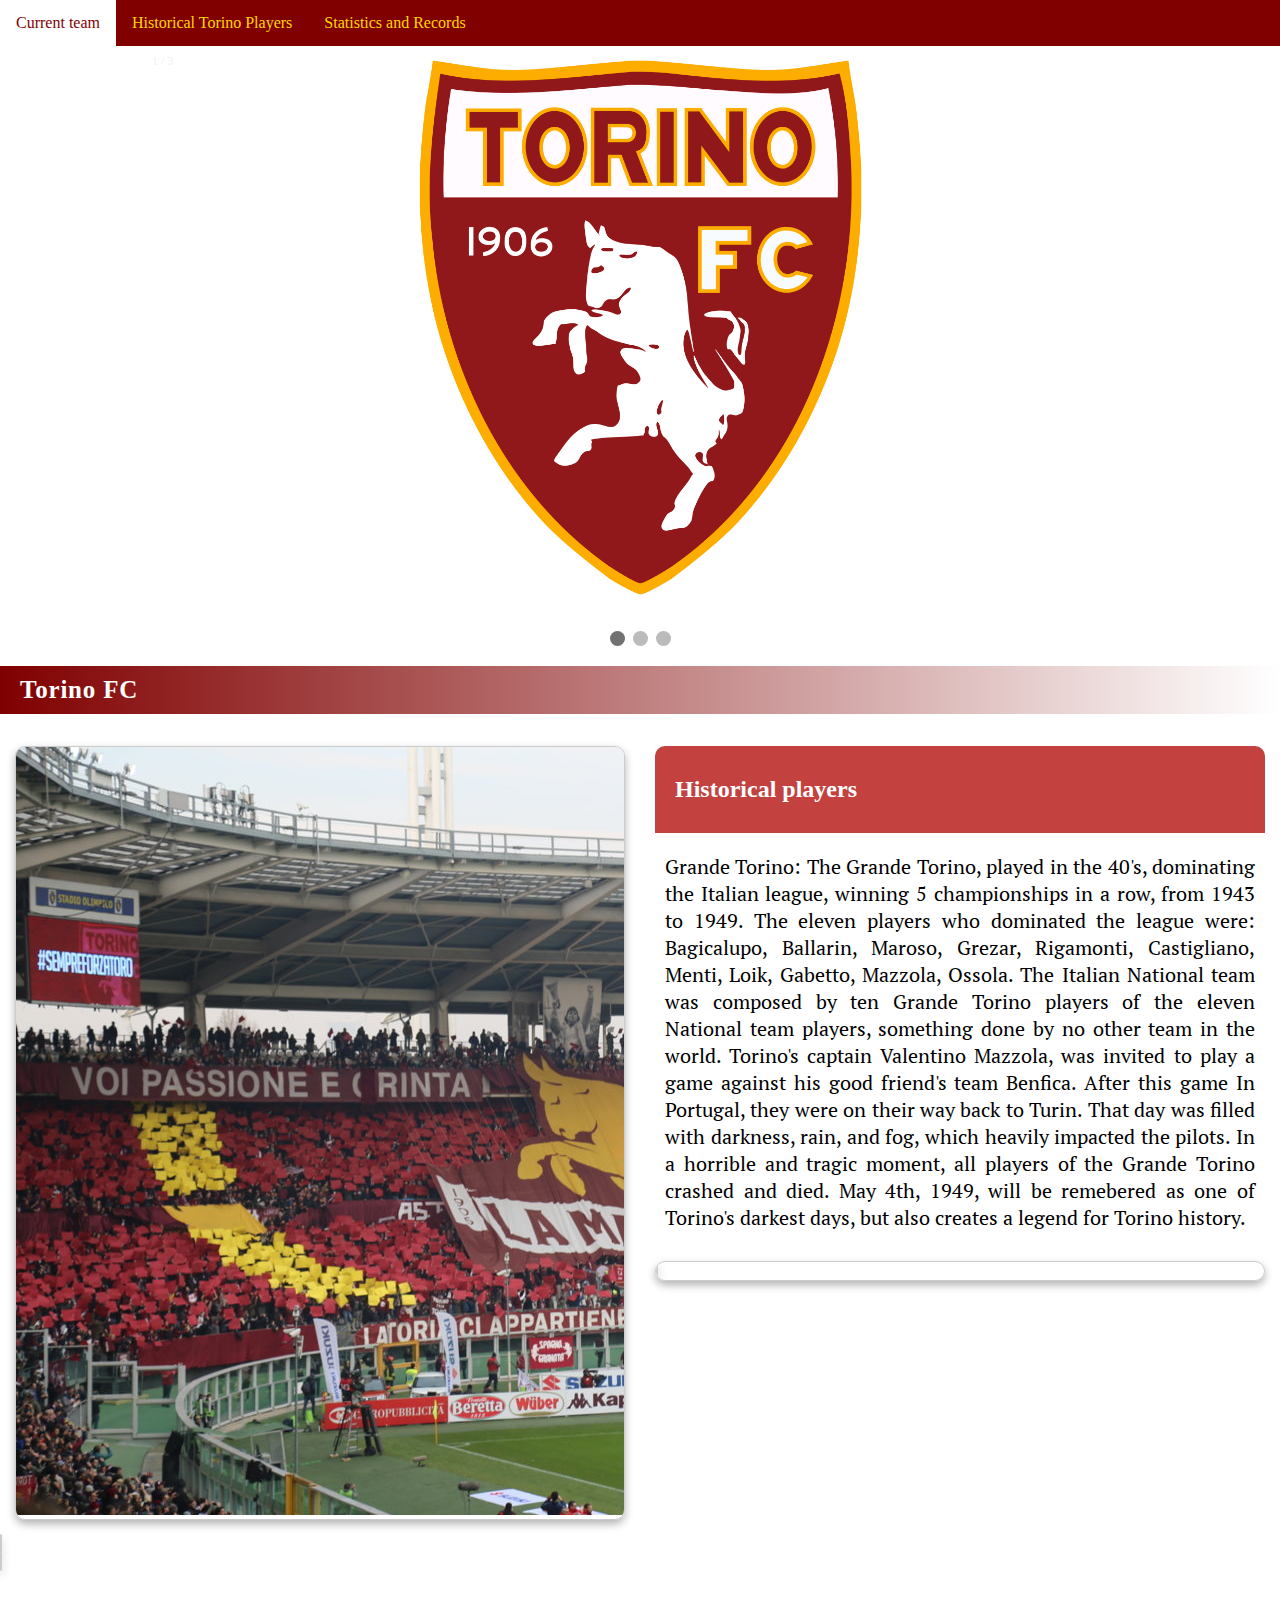
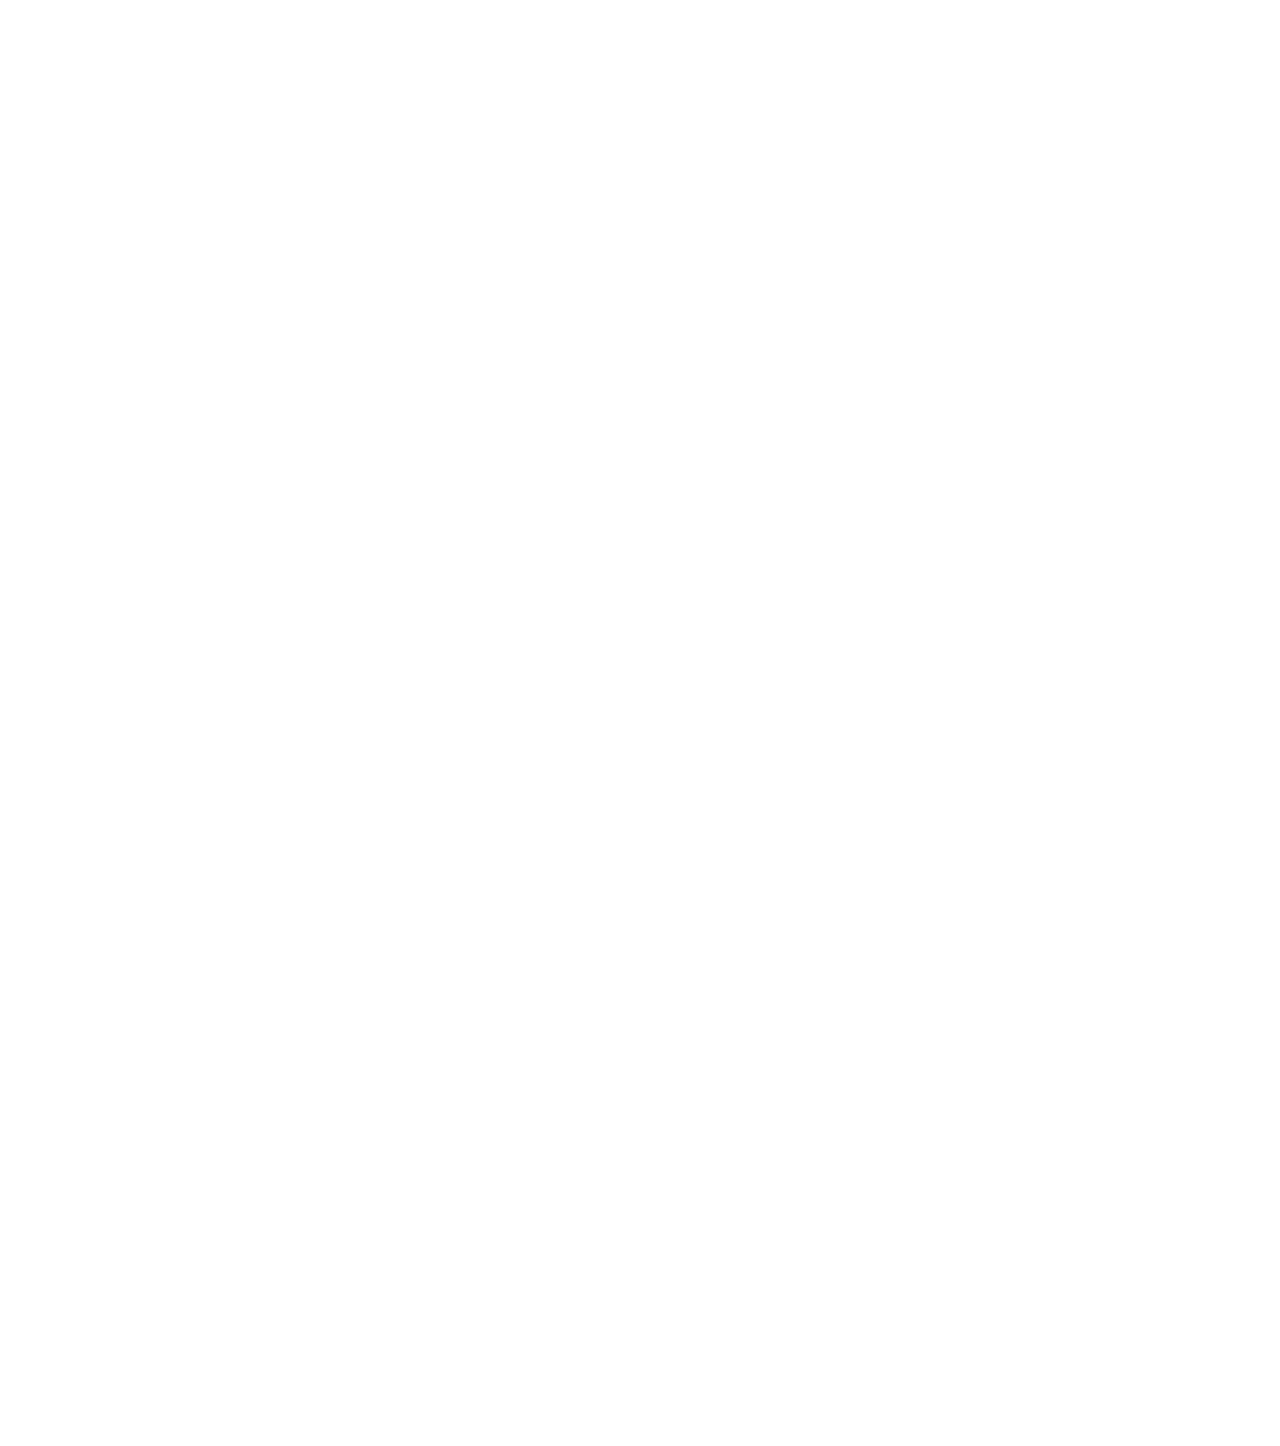
==== index.html @ 3bc4c9c0 "Initial commit" ====
<!DOCTYPE html>

<html lang="en">

    <!--stuff that computers read - css, scripts etc.-->
    <head>
        <!--title tag-->
        <title>Torino FC</title>
        <!--charachter encoding-->
        <meta charset="utf-8">
        <!--meta description-->
        <meta name="description" content="A responsive web page about Torino Foorball Club by Donovan Gaggiotti">
        <!--mobile-freidly viewport-->
        <meta name="viewport" content="width=device-width, initial-scale=1.0">
        <!--css-->
        <link rel="stylesheet" href="css/style.css" type="text/css">
        <link href="https://fonts.googleapis.com/css?family=PT+Serif&display=swap" rel="stylesheet">
        
        <!-- font awesome-->
        <link rel="stylesheet" href="https://use.fontawesome.com/releases/v5.12.1/css/all.css" integrity="sha384-v8BU367qNbs/aIZIxuivaU55N5GPF89WBerHoGA4QTcbUjYiLQtKdrfXnqAcXyTv" crossorigin="anonymous">
    </head>

    <!--layout and cotent - stuff the user sees -->
    <body>
        <!--nav-->
        <nav class="topnav">
            <ul>
                <li><a href="#Current Team">Current team</a></li>
                <li><a href="#Historical Torino Players">Historical Torino Players</a></li>
                <li><a href="#Statistics and Records">Statistics and Records</a></li>
            
            </ul>
        
        
        </nav>
    
        <header>
        
    <!-- Slideshow container -->
<div class="slideshow-container">

  <!-- Full-width images with number and caption text -->
  <div class="mySlides fade">
    <div class="numbertext">1 / 3</div>
    <img src="img/logo.png" style="width:100%">
    <div class="text"></div>
  </div>

  <div class="mySlides fade">
    <div class="numbertext">2 / 3</div>
    <img src="img/grande%20torino.jpg" style="width:100%">
  </div>

  <div class="mySlides fade">
    <div class="numbertext">3 / 3</div>
    <img src="img/Untitled.jpg" style="width:100%">
  </div>

  <!-- Next and previous buttons -->
  <a class="prev" onclick="plusSlides(-1)">&#10094;</a>
  <a class="next" onclick="plusSlides(1)">&#10095;</a>
</div>
<br>

<!-- The dots/circles -->
<div style="text-align:center">
  <span class="dot" onclick="currentSlide(1)"></span>
  <span class="dot" onclick="currentSlide(2)"></span>
  <span class="dot" onclick="currentSlide(3)"></span>
</div>
        
        </header>
        
<!-- Main conetnt -->
        <main>
        <section id="History">
            <h1 class="section-title">Torino FC</h1>
        
            <div class="row">
            
              <div class="col-6">
            
                <div class="card">
                    <img src="img/IMG_5062-FILEminimizer.jpg">
                    
                   
                    
                </div>
                
                
            </div> 
                
                <!-- New container -->
            
             <div class="col-6">
                 
                 <h2 class="card-title">
                    Historical players
                    </h2>    
                
                    <div class="container">
                        <p>Grande Torino: The Grande Torino, played in the 40's, dominating the Italian league, winning 5 championships in a row, from 1943 to 1949. The eleven players who dominated the league were: Bagicalupo, Ballarin, Maroso, Grezar, Rigamonti, Castigliano, Menti, Loik, Gabetto, Mazzola, Ossola. The Italian National team was composed by ten Grande Torino players of the eleven National team players, something done by no other team in the world. Torino's captain Valentino Mazzola, was invited to play a game against his good friend's team Benfica. After this game In Portugal, they were on their way back to Turin. That day was filled with darkness, rain, and fog, which heavily impacted the pilots. In a horrible and tragic moment, all players of the Grande Torino crashed and died. May 4th, 1949, will be remebered as one of Torino's darkest days, but also creates a legend for Torino history. </p>
                    </div>
                 <div class="card footer">
                        <span id="myBtn" class="right" style="color: #8B85c1; font-size: 40px;">
                     <i class="fas fa-plus"></i>
                     
                     </span>
                     
                     <i class="card footer">
                         <!-- Trigger/Open The Modal -->


<!-- The Modal -->
<div id="myModal" class="modal">

  <!-- Modal content -->
  <div class="modal-content">
      <h2 class="modal-title">Torino FC</h2>
      <span class="close">&times;</span>
      <div class="container">
    <p>Some text in the Modal..</p>
                         <style>.embed-container { position: relative; padding-bottom: 56.25%; height: 0; overflow: hidden; max-width: 100%; } .embed-container iframe, .embed-container object, .embed-container embed { position: absolute; top: 0; left: 0; width: 100%; height: 100%; }</style><div class='embed-container'><iframe src='https://www.youtube.com/embed/9bNsGzhkXOg' frameborder='0' allowfullscreen></iframe></div>
  </div>

                
                </div> 
            </div>
        
               
            
        
            
            
        </section>
        
        </main>
    <script src="js/slideshow.js"></script>
            <script src="js/modal.js">
            </script>
    </body>

</html>
---- css/style.css ----
body {
    margin: 0;
    height: 3000px;
}

nav {
    position: fixed;
    top: 0;
    left: 0;
    width: 100%;
    z-index: 1;
    
}

/*nav */
.topnav ul {
    margin: 0;
    padding: 0;
    list-style-type: none;
    background-color: maroon;
    overflow: hidden;
}

.topnav li {
    float: left;
}
/* chages nav, header and grid at 600px or less */
@media only screen and (max-width: 600px) {
    .topnav li {
        float: none;    
    
    }
    header {
        padding-top: 137px;
    }
    
    [class*="col-"]
}
  

.topnav li a {
    display: block;
    text-align: center;
    padding: 14px 16px;
    

    
}

.topnav li a:link {
    color: gold;
    text-decoration: none;
    background-color: maroon;
        
}

.topnav li a:visited {
    color: gold;
    text-decoration: none;
    background-color: maroon;
    
}

.topnav li a:hover {
    color: maroon;
    text-decoration: none;
    background-color: #fff;
    
}

.topnav li a:active {
    color: maroon;
    text-decoration: none;
    background-color: maroon;
    
}

header {
    
    margin-top: 46px;
}

/*slideshow styleing*/

* {box-sizing:border-box}

/* Slideshow container */
.slideshow-container {
  max-width: 1000px;
  position: relative;
  margin: auto;
}

/* Hide the images by default */
.mySlides {
  display: none;
}

/* Next & previous buttons */
.prev, .next {
  cursor: pointer;
  position: absolute;
  top: 50%;
  width: auto;
  margin-top: -22px;
  padding: 16px;
  color: white;
  font-weight: bold;
  font-size: 18px;
  transition: 0.6s ease;
  border-radius: 0 3px 3px 0;
  user-select: none;
}

/* Position the "next button" to the right */
.next {
  right: 0;
  border-radius: 3px 0 0 3px;
}

/* On hover, add a black background color with a little bit see-through */
.prev:hover, .next:hover {
  background-color: rgba(0,0,0,0.8);
}

/* Caption text */
.text {
  color: #000;
  font-size: 40px;
  padding: 8px 12px;
  position: absolute;
  bottom: 8px;
  width: 100%;
  text-align: center;
  font-family: 'PT Serif', serif;
}

/* Number text (1/3 etc) */
.numbertext {
  color: #f2f2f2;
  font-size: 12px;
  padding: 8px 12px;
  position: absolute;
  top: 0;
}

/* The dots/bullets/indicators */
.dot {
  cursor: pointer;
  height: 15px;
  width: 15px;
  margin: 0 2px;
  background-color: #bbb;
  border-radius: 50%;
  display: inline-block;
  transition: background-color 0.6s ease;
}

.active, .dot:hover {
  background-color: #717171;
}

/* Fading animation */
.fade {
  -webkit-animation-name: fade;
  -webkit-animation-duration: 1.5s;
  animation-name: fade;
  animation-duration: 1.5s;
}

@-webkit-keyframes fade {
  from {opacity: .4}
  to {opacity: 1}
}

@keyframes fade {
  from {opacity: .4}
  to {opacity: 1}
}

/* responsive Grid */
/* Define coulmn widths */
.col-1 {width: 8.33%;}
.col-2 {width: 16.66%;}
.col-3 {width: 25%;}
.col-4 {width: 33.33%;}
.col-5 {width: 41.66%;}
.col-6 {width: 50%;}
.col-7 {width: 58.33%;}
.col-8 {width: 66.66%;}
.col-9 {width: 75%;}
.col-10 {width: 83.33%;}
.col-11 {width: 91.66%;}
.col-12 {width: 100%;}

/* Make coulmns float left, add padding and border - make sure you remove border when ready */
[class*="col-"] {
  float: left;
  padding: 15px;
}

/*The columns inside a row are all floating to the left, and are therefore taken out of the flow of the page, and other elements will be placed as if the columns do not exist. To prevent this, we will add a style that clears the flow */

.row::after {
  content: "";
  clear: both;
  display: table;
}

@media only screen and (max-width: 600px) {
    [class*="col-"] {
    width: 100%;   
    }
    
}

/* Section styling */
/* section title */

.section-title {
    background-image: linear-gradient(to right,maroon,#fff);
    color: #fff;
    padding: 10px 20px;
    letter-spacing: .8px;
    font-size: 25px;
    
}

.card {
    
    width: 100%;
    height: auto;
    border: 1px solid #ccc;
    border-radius: 10px;
    box-shadow: 0 4px 8px 0 rgba(0, 0, 0, 0.3);
    transition: 0.75s;
    overflow: hidden;
    
}

.card: hover {
    box-shadow: 0 4px 8px 0 rgba(0, 0, 0, 0.3);
}

.card-title {
    background-color: #C3423F;
    margin: 0;
    padding: 30px 20px;
    border-radius: 10px 10px 0 0;
    color: #fff;
    
}

.container p {
    font-family: 'PT Serif', serif;
    font-size: 20px;
    text-align: justify;
    padding: 0 10px 10px 10px;
    
    
}

.card-footer {
    padding: 20px 40px;
    border-top: 1px solid #ccc;
    margin: 0;
    
    
    
}

/* The Modal (background) */
.modal {
  display: none; /* Hidden by default */
  position: fixed; /* Stay in place */
  z-index: 1; /* Sit on top */
  left: 0;
  top: 0;
  width: 100%; /* Full width */
  height: 100%; /* Full height */
  overflow: auto; /* Enable scroll if needed */
  background-color: rgb(0,0,0); /* Fallback color */
  background-color: rgba(0,0,0,0.4); /* Black w/ opacity */
}

/* Modal Content/Box */
.modal-content {
position: relative;
  background-color: #fefefe;
  margin: 15% auto; /* 15% from the top and centered */
  padding: 20px;
  border: 1px solid #888;
  width: 80%; /* Could be more or less, depending on screen size */
  font-family: 'PT Serif', serif;
  font-size: 20px;
  text-align: justify;
}

/* The Close Button */
.close {
  color: #aaa;
  position: absolute;
  top: 0;
  right: 0;
  font-size: 28px;
  font-weight: bold;
}

.close:hover,
.close:focus {
  color: black;
  text-decoration: none;
  cursor: pointer;
}

/* helpers */
.right {float: right}
.left  {float: left}


.embed-container {
    position: relative;
    padding-bottom: 56.25%;
    height: 0; 
    overflow: hidden; 
    max-width: 100%; 
} 

.embed-container iframe, .embed-container object, .embed-container embed {
    position: absolute; 
    top: 0; 
    left: 0; 
    width: 100%; 
    height: 100%; 
}
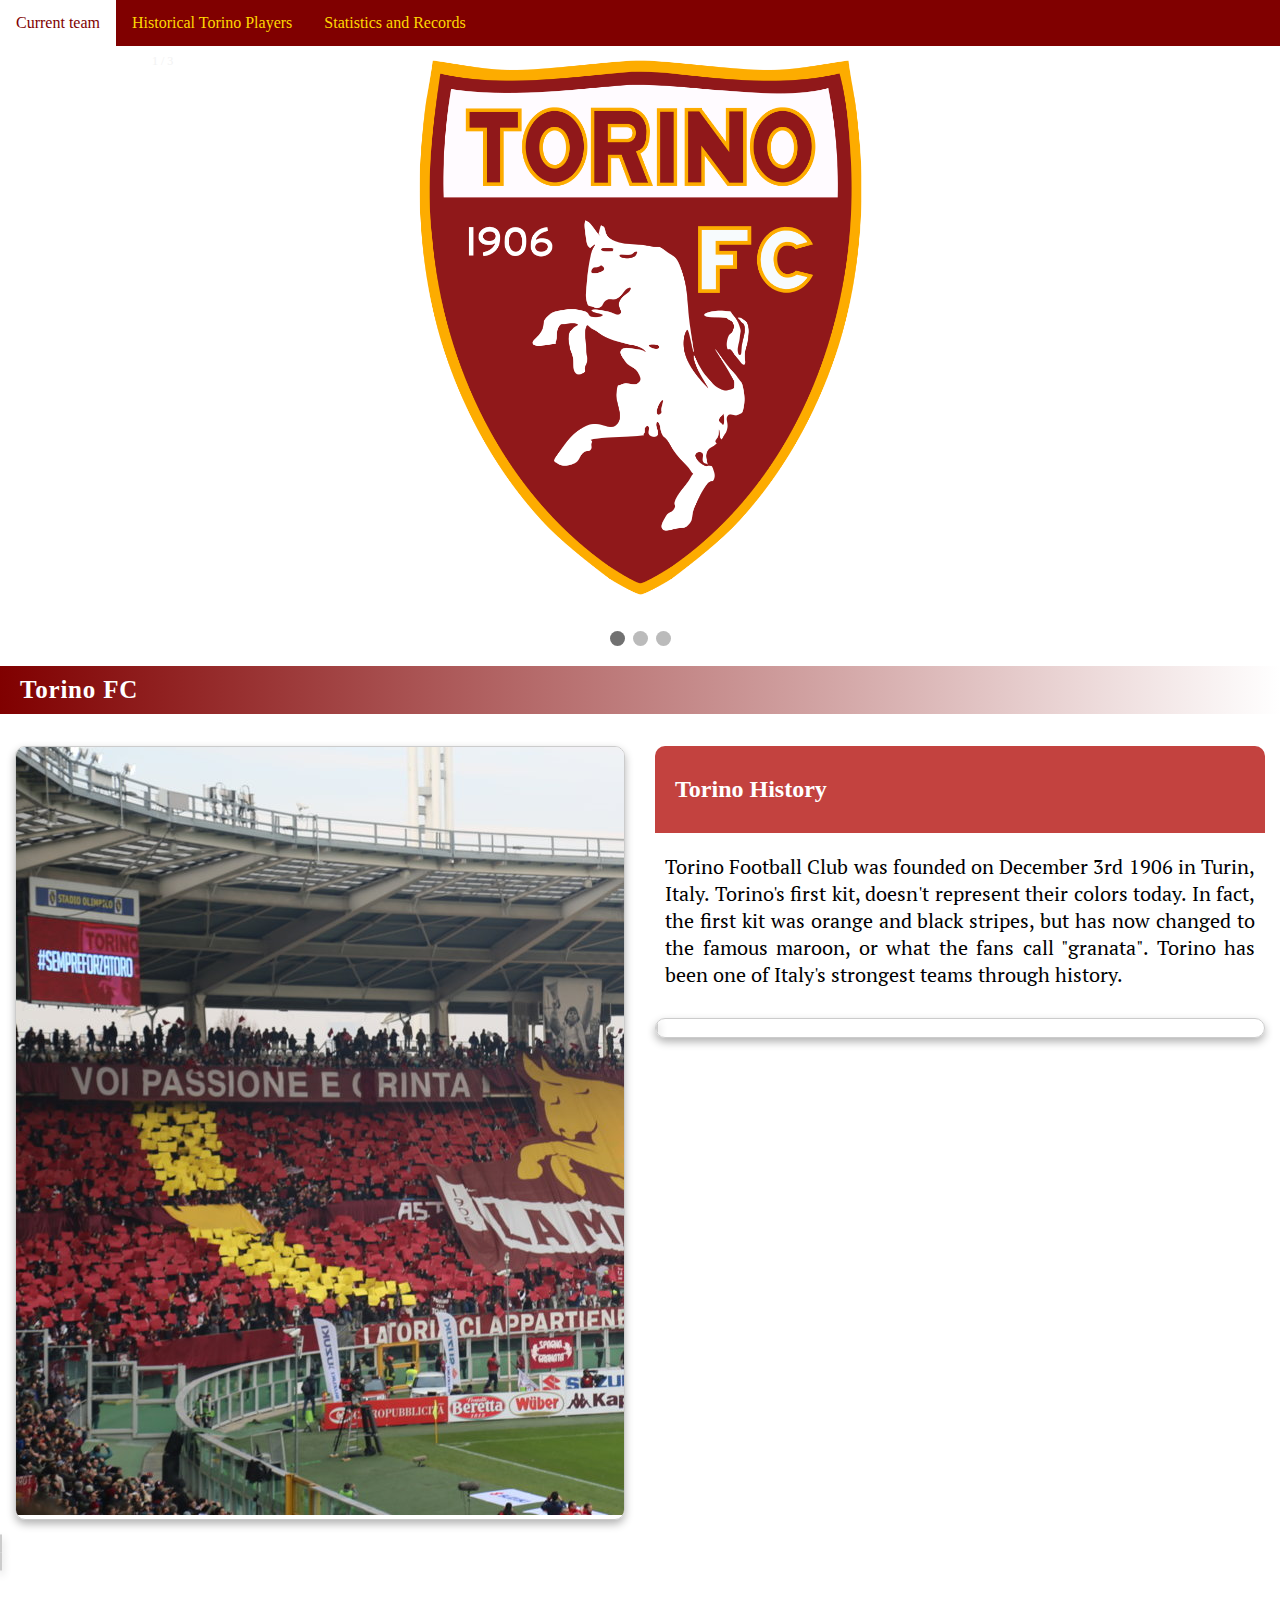
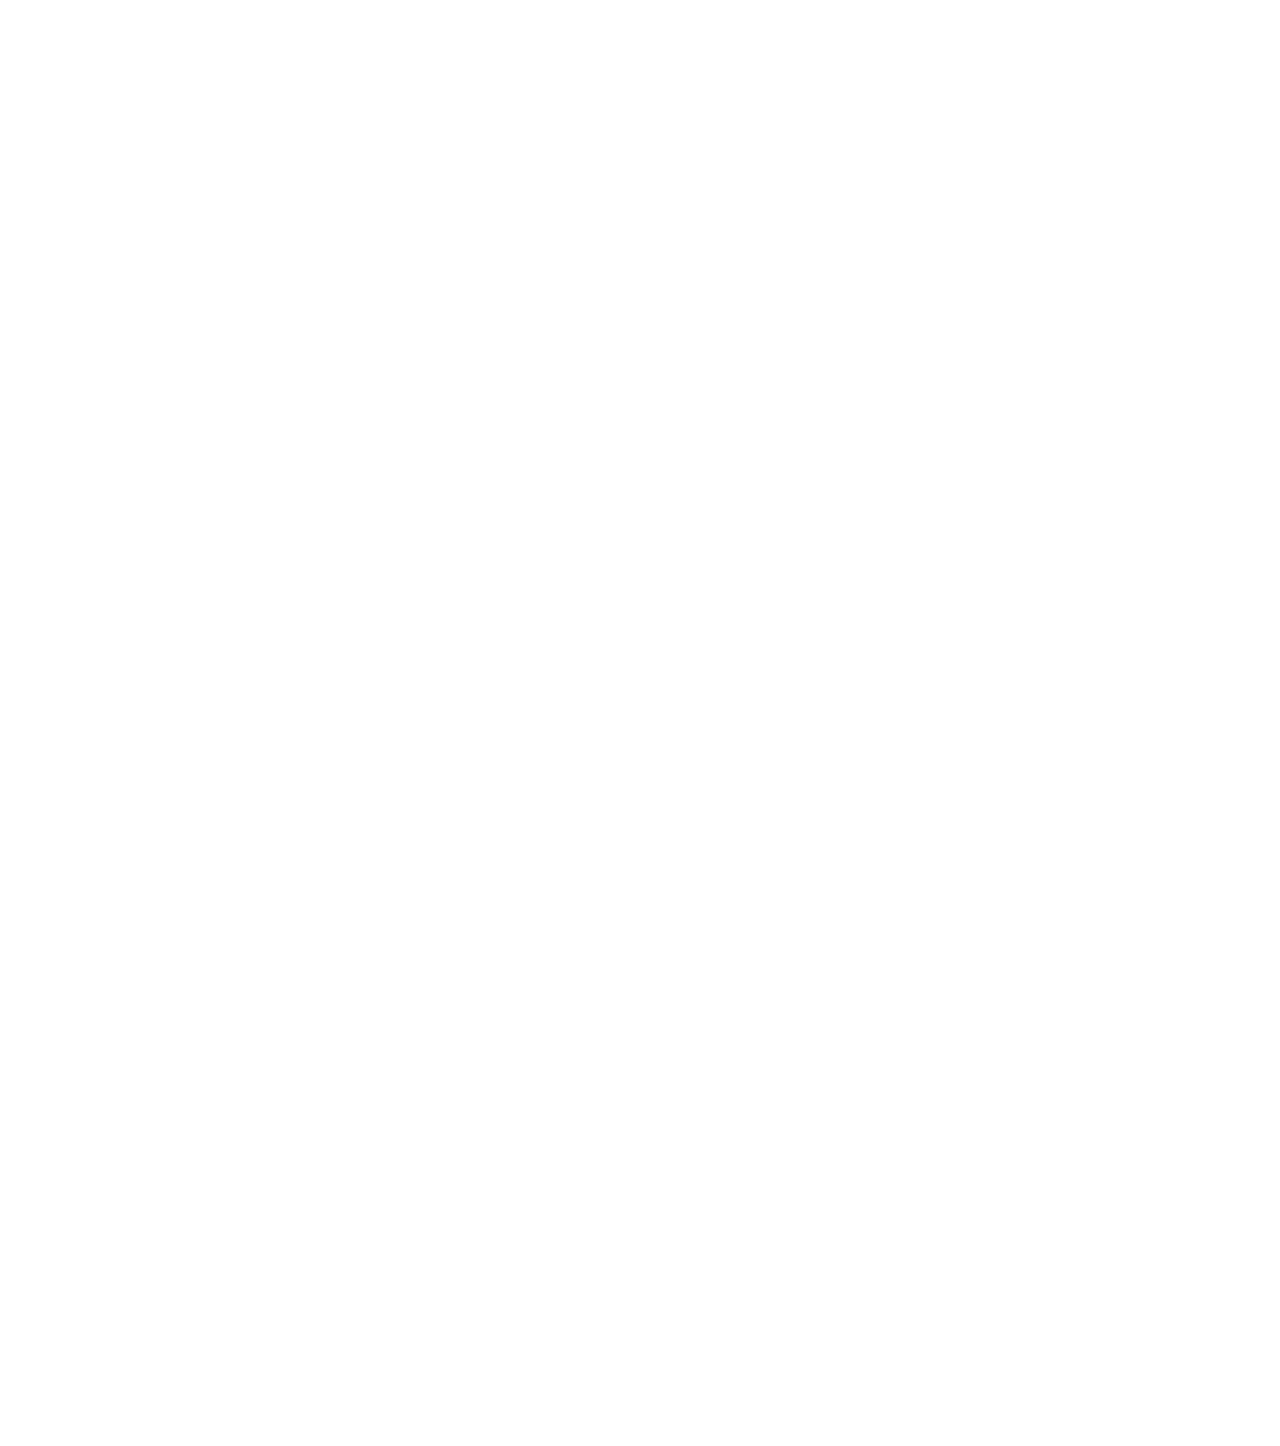
==== commit 7680db10: "Update index.html" ====
--- a/index.html
+++ b/index.html
@@ -95,11 +95,11 @@
              <div class="col-6">
                  
                  <h2 class="card-title">
-                    Historical players
+                     Torino History
                     </h2>    
                 
                     <div class="container">
-                        <p>Grande Torino: The Grande Torino, played in the 40's, dominating the Italian league, winning 5 championships in a row, from 1943 to 1949. The eleven players who dominated the league were: Bagicalupo, Ballarin, Maroso, Grezar, Rigamonti, Castigliano, Menti, Loik, Gabetto, Mazzola, Ossola. The Italian National team was composed by ten Grande Torino players of the eleven National team players, something done by no other team in the world. Torino's captain Valentino Mazzola, was invited to play a game against his good friend's team Benfica. After this game In Portugal, they were on their way back to Turin. That day was filled with darkness, rain, and fog, which heavily impacted the pilots. In a horrible and tragic moment, all players of the Grande Torino crashed and died. May 4th, 1949, will be remebered as one of Torino's darkest days, but also creates a legend for Torino history. </p>
+                        <p> Torino Football Club was founded on December 3rd 1906 in Turin, Italy. Torino's first kit, doesn't represent their colors today. In fact, the first kit was orange and black stripes, but has now changed to the famous maroon, or what the fans call "granata". Torino has been one of Italy's strongest teams through history.</p>
                     </div>
                  <div class="card footer">
                         <span id="myBtn" class="right" style="color: #8B85c1; font-size: 40px;">
